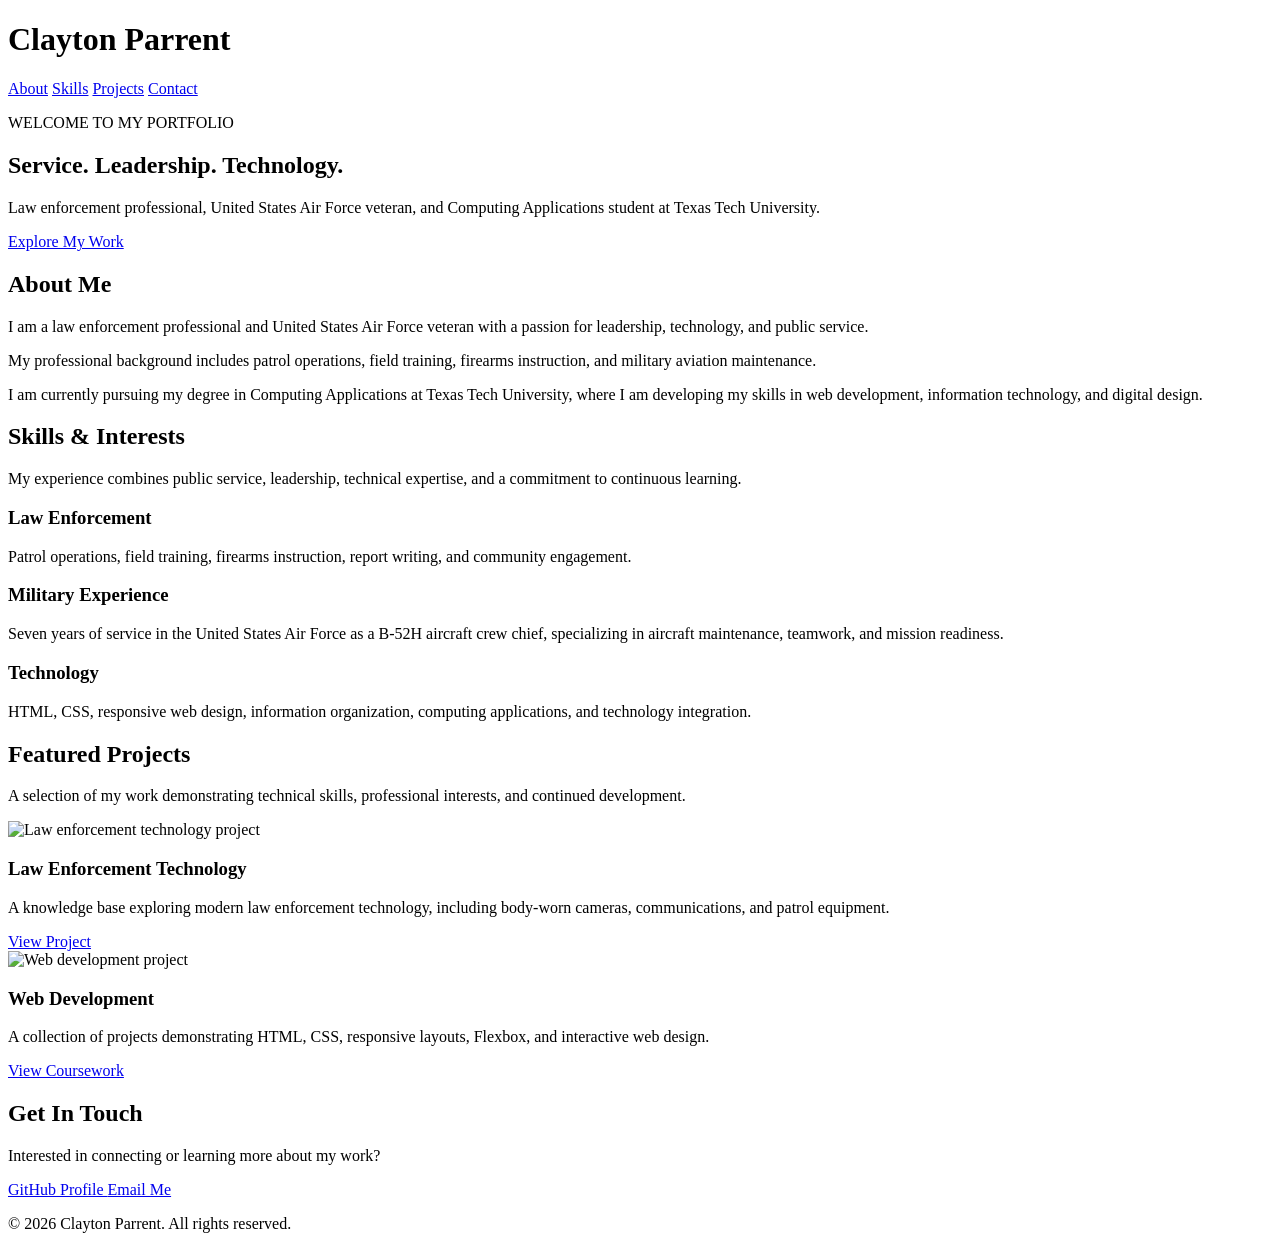
==== project-01/index.html @ df0c68f0 "Add Project 01 HTML structure and homepage link" ====
<!DOCTYPE html>
<html lang="en">
<head>
    <meta charset="UTF-8">
    <meta name="viewport" content="width=device-width, initial-scale=1.0">
    <title>Clayton Parrent | Professional Portfolio</title>
    <link rel="stylesheet" href="style.css">
</head>
<body>
<header class="site-header">
    <div class="container header-content">
        <h1>Clayton Parrent</h1>

        <nav aria-label="Main Navigation">
            <a href="#about">About</a>
            <a href="#skills">Skills</a>
            <a href="#projects">Projects</a>
            <a href="#contact">Contact</a>
        </nav>
    </div>
</header>
<main>
    <section class="hero">
        <div class="container">
            <p class="eyebrow">WELCOME TO MY PORTFOLIO</p>

            <h2>Service. Leadership. Technology.</h2>

            <p class="hero-description">
                Law enforcement professional, United States Air Force veteran, and Computing Applications student at Texas Tech University.
            </p>

            <a href="#projects" class="button">
                Explore My Work
            </a>
        </div>
    </section>

    <section id="about" class="section">
        <div class="container">

            <h2>About Me</h2>

            <p>
                I am a law enforcement professional and United States Air Force veteran with a passion for leadership, technology, and public service.
            </p>

            <p>
                My professional background includes patrol operations, field training, firearms instruction, and military aviation maintenance.
            </p>

            <p>
                I am currently pursuing my degree in Computing Applications at Texas Tech University, where I am developing my skills in web development, information technology, and digital design.
            </p>

        </div>
    </section>

    <section id="skills" class="section section-alt">
        <div class="container">

            <h2>Skills &amp; Interests</h2>

            <p class="section-description">
                My experience combines public service, leadership, technical expertise, and a commitment to continuous learning.
            </p>

            <div class="card-container">
                
                <article class="card">
                    <h3>Law Enforcement</h3>

                    <p>
                        Patrol operations, field training, firearms instruction, report writing, and community engagement.
                    </p>
                </article>

                <article class="card">
                    <h3>Military Experience</h3>

                    <p>
                        Seven years of service in the United States Air Force as a B-52H aircraft crew chief, specializing in aircraft maintenance, teamwork, and mission readiness.
                    </p>
                </article>

                <article class="card">
                    <h3>Technology</h3>

                    <p>
                        HTML, CSS, responsive web design, information organization, computing applications, and technology integration.
                    </p>
                </article>

            </div>
        </div>
    </section>

    <section id="projects" class="section">
        <div class="container">

            <h2>Featured Projects</h2>

            <p class="section-description">
                A selection of my work demonstrating technical skills, professional interests, and continued development.
            </p>

             <div class="card-container">

                    <!-- PROJECT CARD 01 -->
                    <article class="card project-card">

                        <div class="project-image">
                            <img
                                src="images/law-enforcement.jpg"
                                alt="Law enforcement technology project"
                                loading="lazy">
                        </div>

                        <h3>Law Enforcement Technology</h3>

                        <p>
                            A knowledge base exploring modern
                            law enforcement technology, including
                            body-worn cameras, communications,
                            and patrol equipment.
                        </p>

                        <a href="https://cparrent.github.io/"
                            target="_blank"
                            rel="noopener noreferrer"
                            class="project-link">
                            View Project
                        </a>

                    </article>

                    <!-- PROJECT CARD 02 -->
                    <article class="card project-card">

                        <div class="project-image">
                            <img
                                src="images/web-development.jpg"
                                alt="Web development project"
                                loading="lazy">
                        </div>

                        <h3>Web Development</h3>

                        <p>
                            A collection of projects demonstrating
                            HTML, CSS, responsive layouts,
                            Flexbox, and interactive web design.
                        </p>

                        <a href="https://cparrent.github.io/CMPA3304/"
                            target="_blank"
                            rel="noopener noreferrer"
                            class="project-link">
                            View Coursework
                        </a>

                    </article>

                </div>
            </div>
        </section>

    </main>

     <footer id="contact" class="site-footer">
        <div class="container">

            <h2>Get In Touch</h2>

            <p>
                Interested in connecting or learning
                more about my work?
            </p>

            <div class="footer-links">

                <a href="https://github.com/cparrent"
                    target="_blank"
                    rel="noopener noreferrer">
                    GitHub Profile
                </a>

                <!-- Replace with your preferred email address -->
                <a href="mailto:your-email@example.com">
                    Email Me
                </a>

            </div>

            <p class="copyright">
                &copy; 2026 Clayton Parrent.
                All rights reserved.
            </p>

        </div>
    </footer>

</body>
</html>
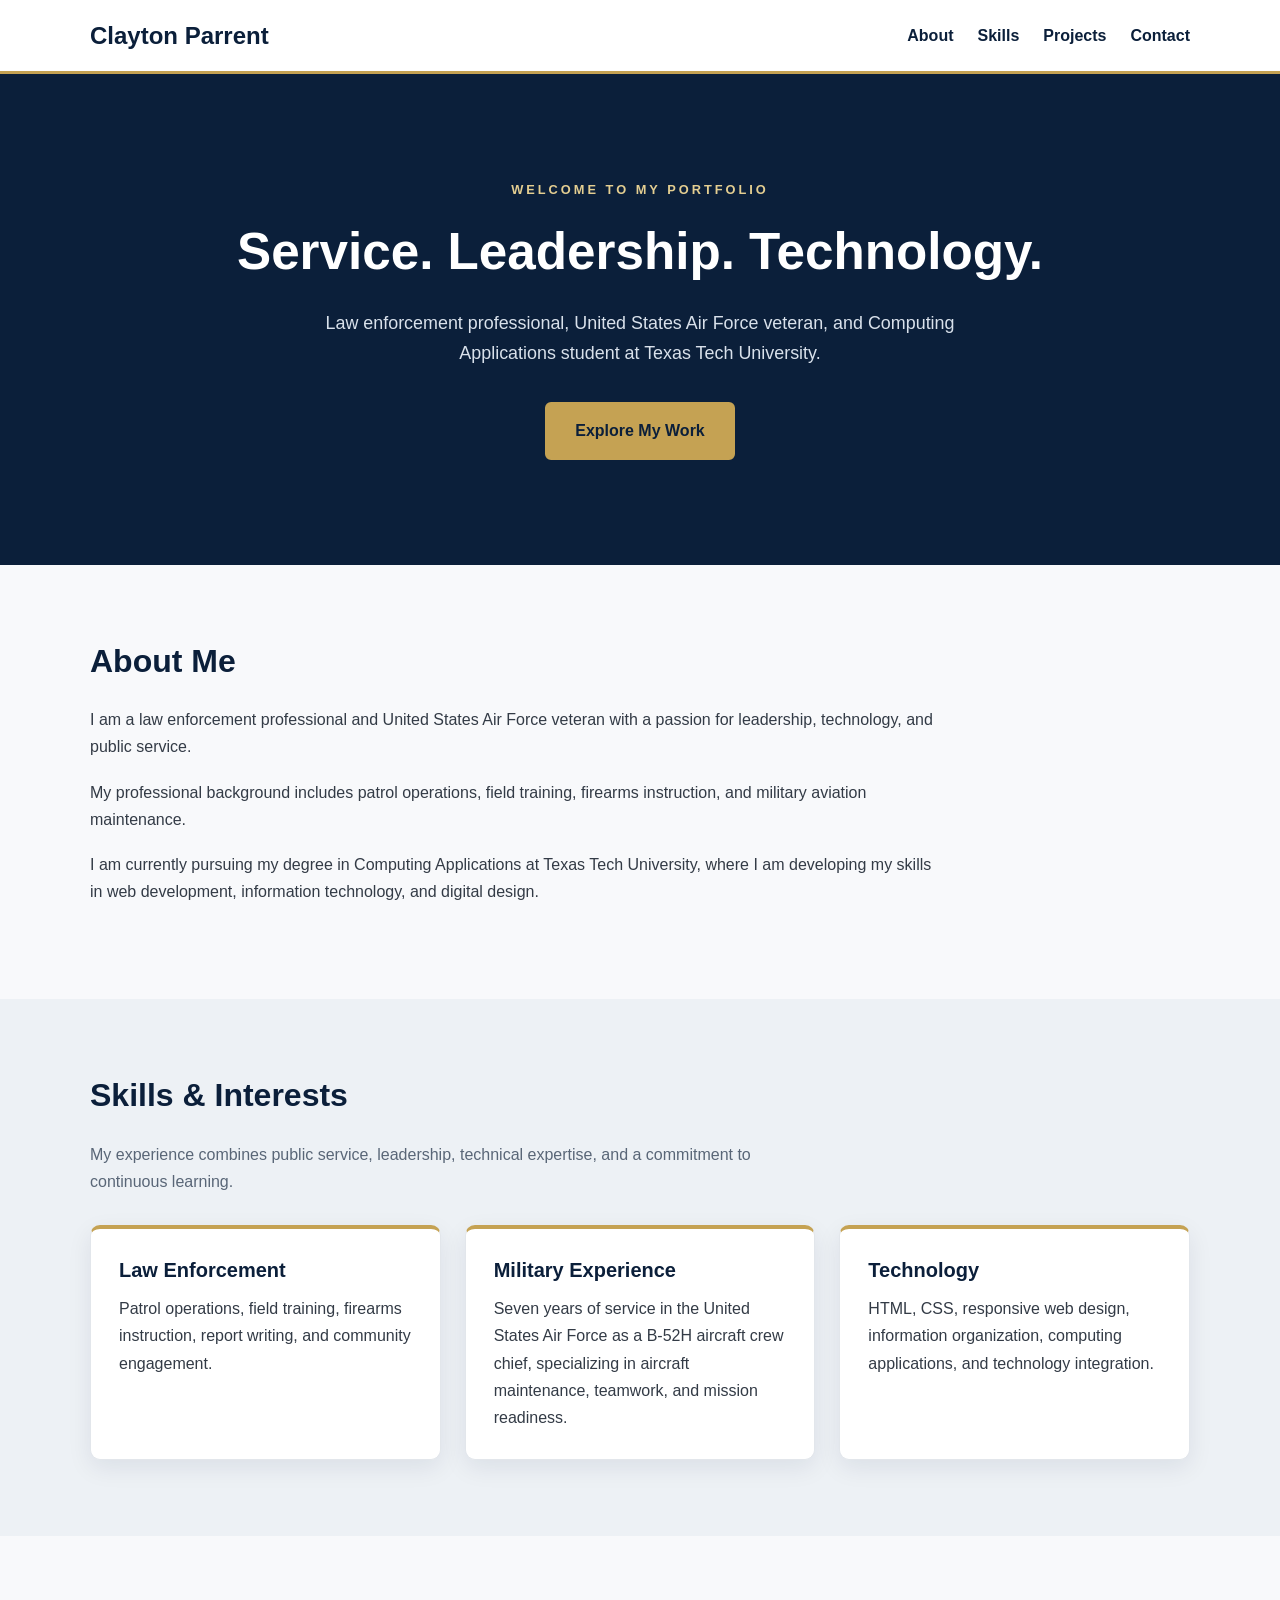
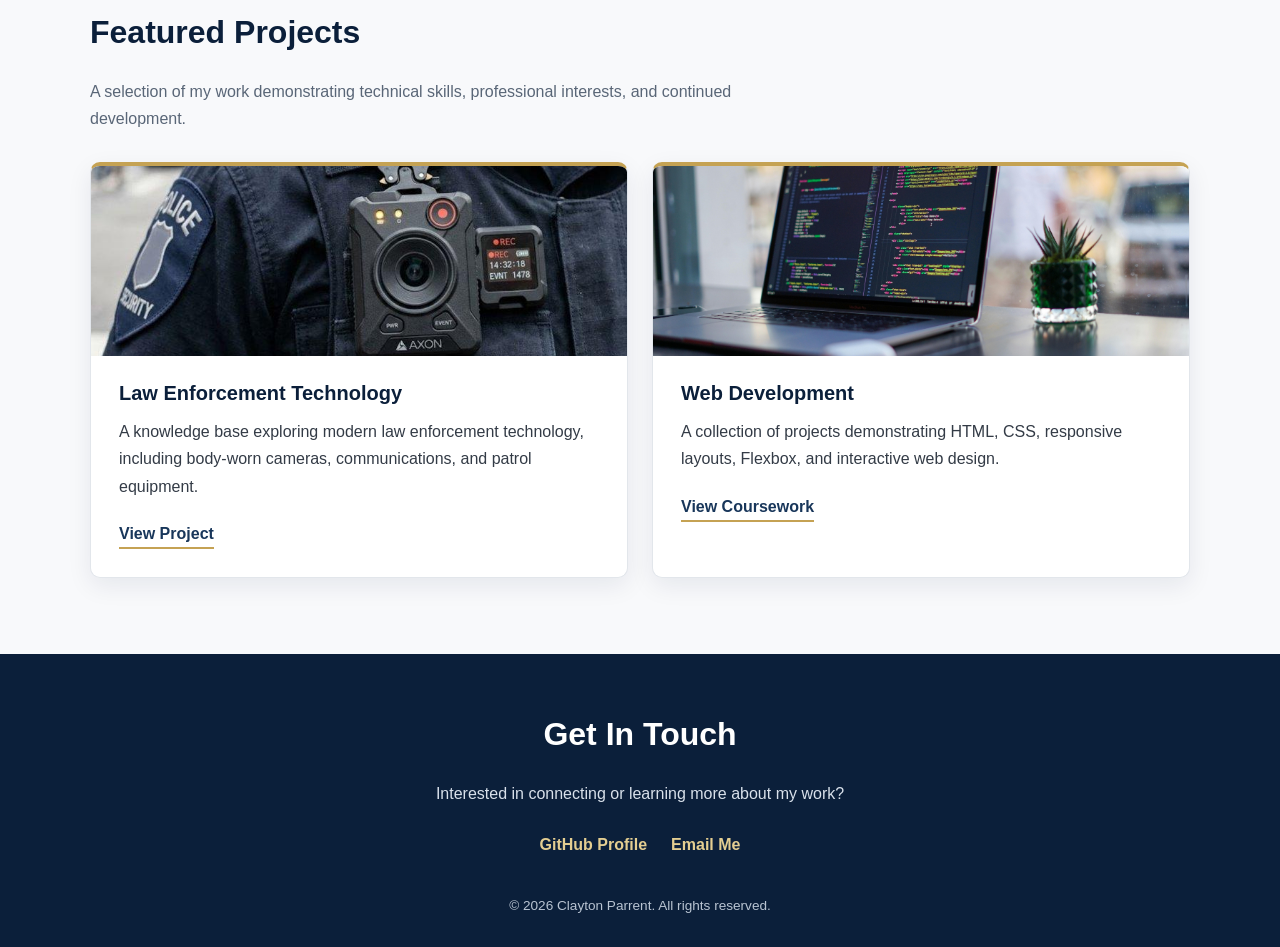
==== commit 3efac461: "Update email address" ====
--- a/project-01/index.html
+++ b/project-01/index.html
@@ -185,8 +185,7 @@
                     GitHub Profile
                 </a>
 
-                <!-- Replace with your preferred email address -->
-                <a href="mailto:your-email@example.com">
+                <a href="mailto:cparrent@ttu.edu">
                     Email Me
                 </a>
 
--- a/project-01/style.css
+++ b/project-01/style.css
@@ -0,0 +1,190 @@
+/* Project 01 - Clayton P. Professional Porfolio */
+:root {
+  --navy: #0b1f3a;
+  --navy-light: #18365a;
+  --gold: #c5a253;
+  --gold-light: #e4ce91;
+  --background: #f8f9fb;
+  --white: #ffffff;
+  --text: #333b46;
+  --muted: #596677;
+  --border: #e2e6eb;
+  --shadow: 0 8px 24px rgba(11, 31, 58, 0.08);
+}
+
+* { box-sizing: border-box; }
+html { scroll-behavior: smooth; }
+body {
+  margin: 0;
+  font-family: Arial, Helvetica, sans-serif;
+  background: var(--background);
+  color: var(--text);
+  line-height: 1.7;
+}
+.container { width: 90%; max-width: 1100px; margin: 0 auto; }
+h1, h2, h3 { color: var(--navy); line-height: 1.3; }
+h2 { font-size: 2rem; margin: 0 0 24px; }
+h3 { font-size: 1.25rem; margin: 0 0 12px; }
+p { margin: 0 0 18px; }
+a { color: var(--navy); text-decoration: none; }
+
+/* Header and navigation */
+.site-header {
+  background: var(--white);
+  border-bottom: 3px solid var(--gold);
+  padding: 20px 0;
+}
+.header-content {
+  display: flex;
+  justify-content: space-between;
+  align-items: center;
+  gap: 24px;
+}
+.site-header h1 { margin: 0; font-size: 1.5rem; }
+nav { display: flex; flex-wrap: wrap; gap: 24px; }
+nav a {
+  font-weight: bold;
+  transition: color 0.3s ease, transform 0.3s ease;
+}
+nav a:hover { color: #98752e; transform: translateY(-2px); }
+
+/* Hero */
+.hero {
+  background: var(--navy);
+  padding: 105px 0;
+  text-align: center;
+}
+.hero h2 {
+  color: var(--white);
+  font-size: clamp(2rem, 5vw, 3.2rem);
+  margin: 14px 0 22px;
+}
+.eyebrow {
+  color: var(--gold-light);
+  font-weight: bold;
+  letter-spacing: 3px;
+  font-size: 0.8rem;
+}
+.hero-description {
+  color: #d9e1eb;
+  max-width: 670px;
+  margin: 0 auto 34px;
+  font-size: 1.12rem;
+}
+.button {
+  display: inline-block;
+  background: var(--gold);
+  color: var(--navy);
+  padding: 13px 28px;
+  border: 2px solid var(--gold);
+  border-radius: 6px;
+  font-weight: bold;
+  transition: background-color 0.3s ease, color 0.3s ease,
+              transform 0.3s ease, box-shadow 0.3s ease;
+}
+.button:hover {
+  background: var(--white);
+  color: var(--navy);
+  transform: translateY(-4px);
+  box-shadow: 0 10px 24px rgba(0,0,0,0.2);
+}
+
+/* General sections */
+.section { padding: 76px 0; }
+.section-alt { background: #edf1f5; }
+.section-description { max-width: 730px; color: var(--muted); margin-bottom: 30px; }
+#about p { max-width: 850px; }
+.card-container {
+  display: flex;
+  flex-wrap: wrap;
+  gap: 24px;
+  align-items: stretch;
+}
+.card {
+  flex: 1 1 260px;
+  min-width: 0;
+  background: var(--white);
+  border: 1px solid var(--border);
+  border-top: 4px solid var(--gold);
+  border-radius: 10px;
+  padding: 28px;
+  box-shadow: var(--shadow);
+  transition: transform 0.3s ease, box-shadow 0.3s ease,
+              border-color 0.3s ease;
+}
+.card:hover {
+  transform: translateY(-7px);
+  box-shadow: 0 16px 32px rgba(11,31,58,0.15);
+  border-color: var(--gold);
+}
+.card p { margin-bottom: 0; }
+
+/* Featured projects */
+.project-card { flex: 1 1 340px; overflow: hidden; }
+.project-image {
+  height: 190px;
+  margin: -28px -28px 24px;
+  background: #dce5ef;
+  overflow: hidden;
+}
+.project-image img {
+  display: block;
+  width: 100%;
+  height: 100%;
+  object-fit: cover;
+  transition: transform 0.4s ease;
+}
+.project-card:hover .project-image img { transform: scale(1.05); }
+.project-card p { margin-bottom: 20px; }
+.project-link {
+  display: inline-block;
+  color: var(--navy-light);
+  font-weight: bold;
+  border-bottom: 2px solid var(--gold);
+  transition: color 0.3s ease, border-color 0.3s ease;
+}
+.project-link:hover { color: #98752e; border-color: var(--navy); }
+
+/* Footer */
+.site-footer {
+  background: var(--navy);
+  color: #d9e1eb;
+  padding: 60px 0 30px;
+  text-align: center;
+}
+.site-footer h2 { color: var(--white); }
+.footer-links {
+  display: flex;
+  flex-wrap: wrap;
+  justify-content: center;
+  gap: 24px;
+  margin: 24px 0 36px;
+}
+.footer-links a {
+  color: var(--gold-light);
+  font-weight: bold;
+  transition: color 0.3s ease, transform 0.3s ease;
+}
+.footer-links a:hover { color: var(--white); transform: translateY(-3px); }
+.copyright { color: #b9c4d2; font-size: 0.85rem; margin-bottom: 0; }
+
+/* Tablet and mobile */
+@media (max-width: 768px) {
+  .header-content { flex-direction: column; text-align: center; }
+  nav { justify-content: center; gap: 14px 20px; }
+  .hero { padding: 75px 0; }
+  .section { padding: 54px 0; }
+  .card { flex-basis: 100%; }
+}
+@media (max-width: 480px) {
+  .site-header h1 { font-size: 1.3rem; }
+  nav { gap: 10px 15px; font-size: 0.9rem; }
+  .hero { padding: 58px 0; }
+  .hero-description { font-size: 1rem; }
+  h2 { font-size: 1.65rem; }
+  .card { padding: 22px; }
+  .project-image { margin: -22px -22px 22px; height: 160px; }
+}
+
+/* Accessibility: visible keyboard focus and reduced motion */
+a:focus-visible { outline: 3px solid var(--gold); outline-offset: 4px; }
